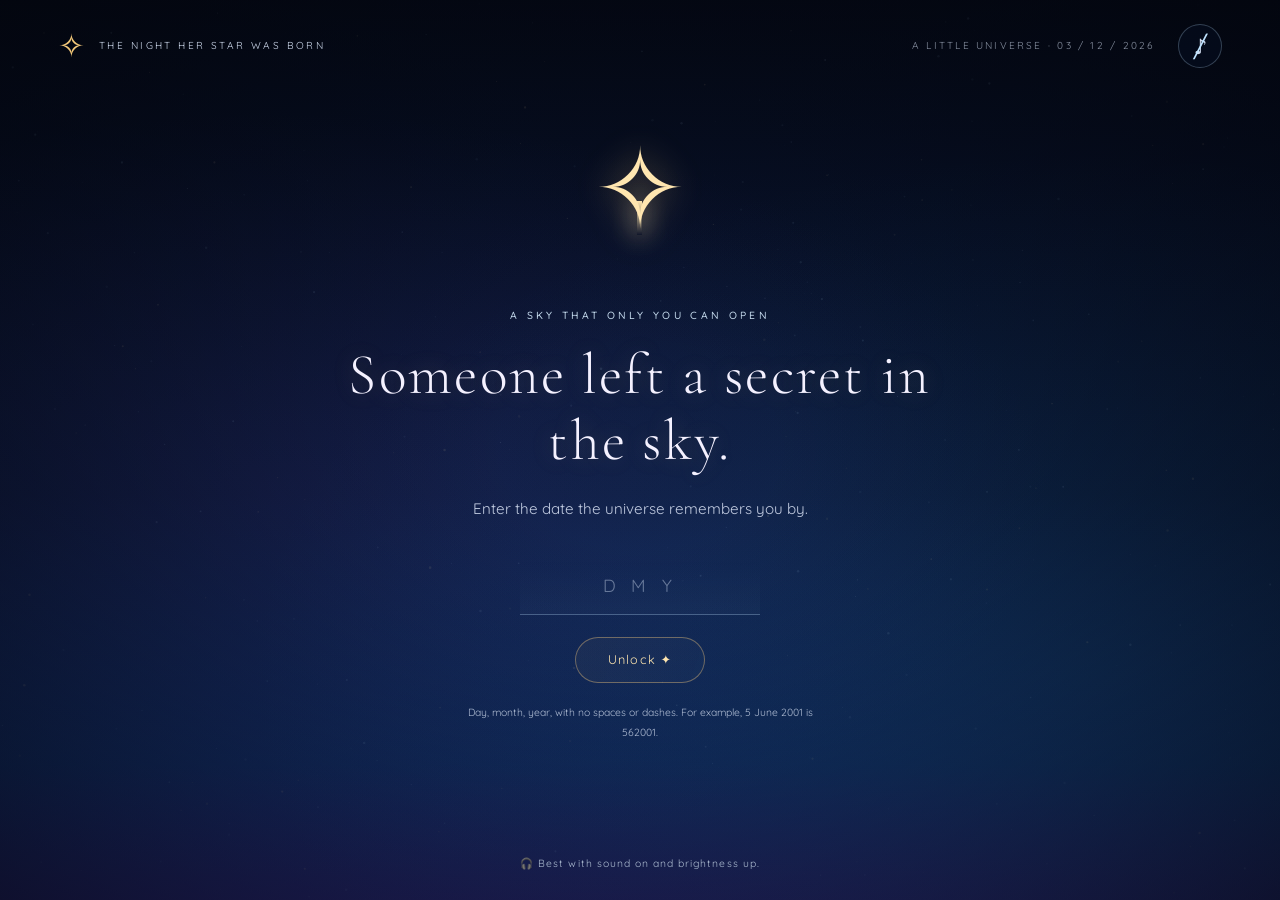
==== index.html @ 284dd837 "Build Shaista's cinematic birthday sky and interactive story Co-authored-by: arena-agent <297053741+" ====
<!doctype html>
<html lang="en">
  <head>
    <meta charset="UTF-8" />
    <meta
      name="viewport"
      content="width=device-width, initial-scale=1, viewport-fit=cover"
    />
    <meta name="theme-color" content="#08122b" />
    <meta
      name="description"
      content="A little sky, a midnight wish, and a star born just for you."
    />
    <title>A star for Shaista ✨</title>
    <link rel="preconnect" href="https://fonts.googleapis.com" />
    <link rel="preconnect" href="https://fonts.gstatic.com" crossorigin />
    <link
      href="https://fonts.googleapis.com/css2?family=Caveat:wght@500&family=Cormorant+Garamond:ital,wght@0,300;0,500;1,500&family=Great+Vibes&family=Quicksand:wght@400;500&display=swap"
      rel="stylesheet"
    />
    <link rel="stylesheet" href="style.css" />
    <script src="script.js" defer></script>
  </head>
  <body data-scene="gate">
    <div class="sky" aria-hidden="true"></div>
    <div class="aurora" aria-hidden="true"></div>
    <canvas id="starfield" aria-hidden="true"></canvas>
    <div class="vignette" aria-hidden="true"></div>
    <div id="effects" aria-hidden="true"></div>
    <header class="site-header">
      <a
        class="wordmark"
        href="./index.html"
        aria-label="The night her star was born"
        ><span>✧</span><span id="brand"></span></a
      ><span class="edition" id="edition"></span
      ><button
        id="sound"
        class="icon-button"
        aria-label="Unmute sound"
        aria-pressed="false"
      >
        ♪<span class="sound-slash">╱</span>
      </button>
    </header>
    <main id="story">
      <section id="gate" class="scene active" aria-labelledby="gate-title">
        <div class="gate-content">
          <div class="keyhole" aria-hidden="true"><span>✧</span><i></i></div>
          <p class="eyebrow" data-copy="gateEyebrow"></p>
          <h1 id="gate-title" data-copy="gateTitle"></h1>
          <p class="subtitle" data-copy="gateSub"></p>
          <div class="gate-controls">
            <label
              class="sr-only"
              for="password"
              data-copy="passwordLabel"
            ></label
            ><input
              id="password"
              type="text"
              inputmode="numeric"
              autocomplete="off"
              maxlength="24"
              placeholder="D M Y"
              aria-describedby="password-hint gate-message"
            /><button id="unlock" class="pill" data-copy="unlock"></button>
          </div>
          <p id="password-hint" class="hint" data-copy="passwordHint"></p>
          <p id="gate-message" class="gate-message" aria-live="polite"></p>
        </div>
        <p class="scene-footer" data-copy="soundHint"></p>
      </section>
      <section
        id="locked"
        class="scene"
        aria-label="Waiting for midnight"
        inert
      >
        <div class="centered">
          <span class="waiting-star">✦</span>
          <h1 id="locked-line" aria-live="polite"></h1>
          <p id="clock" class="eyebrow" aria-live="off"></p>
          <p id="sky-hint" class="hint"></p>
        </div>
      </section>
      <section
        id="countdown"
        class="scene"
        aria-label="The last ten seconds"
        inert
      >
        <div class="centered">
          <p class="eyebrow" data-copy="countdownEyebrow"></p>
          <div class="count-halo"></div>
          <div id="number" aria-live="polite">10</div>
          <span class="waiting-star">✦</span>
        </div>
      </section>
      <section id="birth" class="scene" aria-label="A star is born" inert>
        <div id="birth-stars"></div>
        <canvas id="name-stars" aria-hidden="true"></canvas>
        <div class="centered birth-copy">
          <p class="eyebrow" data-copy="birthEyebrow"></p>
          <h1 id="birthday-title"></h1>
          <p id="birthday-sub" class="subtitle"></p>
        </div>
      </section>
      <section id="galaxy" class="scene" aria-labelledby="galaxy-title" inert>
        <div class="galaxy-heading">
          <p class="eyebrow" data-copy="galaxyEyebrow"></p>
          <h1 id="galaxy-title" data-copy="galaxyTitle"></h1>
        </div>
        <button class="moon" id="moon" aria-label="Moon"></button>
        <div id="constellations"></div>
        <button class="own-star" id="own-star" aria-label="Your own star">
          ✦</button
        ><button class="corner-star" id="corner-star" aria-label="A quiet star">
          ✧</button
        ><button id="shooting-star" aria-label="Catch a shooting star"></button>
        <div class="galaxy-footer">
          <p class="hint" id="guide" data-copy="guide"></p>
          <p class="eyebrow" id="progress"></p>
        </div>
      </section>
      <section
        id="secret"
        class="scene"
        aria-label="The secret nineteenth star"
        inert
      >
        <div class="centered">
          <p id="secret-line" class="eyebrow" data-copy="secretLine"></p>
          <button id="secret-star" aria-label="Open star nineteen">
            ✦<small data-copy="star19"></small>
          </button>
        </div>
        <article id="letter-panel" class="letter-panel" hidden>
          <div id="letter" aria-live="polite"></div>
          <button
            id="continue"
            class="pill"
            data-copy="continue"
            hidden
          ></button>
        </article>
      </section>
      <section id="wish" class="scene" aria-labelledby="wish-title" inert>
        <div class="centered">
          <p class="eyebrow" data-copy="wishEyebrow"></p>
          <h1 id="wish-title" data-copy="wishTitle"></h1>
          <button
            id="candle"
            aria-label="Hold for 2.2 seconds to blow out the candle"
          >
            <span class="flame"></span><span class="wick"></span
            ><span class="wax"></span><span class="smoke"></span>
          </button>
          <p id="wish-hint" class="hint" data-copy="wishHint"></p>
        </div>
      </section>
      <section id="dawn" class="scene" aria-label="A new day" inert>
        <div class="dawn-content">
          <p class="eyebrow" data-copy="dawnEyebrow"></p>
          <h1 id="final-line"></h1>
          <article id="certificate" class="certificate">
            <span class="certificate-star">✦</span>
            <p class="eyebrow" data-copy="certificateTitle"></p>
            <h2 id="certificate-name"></h2>
            <p id="certificate-date"></p>
            <p id="certificate-named"></p>
            <em data-copy="certificateMotto"></em>
            <p id="signature"></p>
          </article>
          <div class="final-buttons">
            <button id="replay" class="pill" data-copy="replay"></button
            ><button id="save" class="pill" data-copy="save"></button>
          </div>
        </div>
      </section>
    </main>
    <div id="modal" class="modal" hidden>
      <article
        class="glass"
        role="dialog"
        aria-modal="true"
        aria-labelledby="card-title"
        tabindex="-1"
      >
        <button
          id="close-card"
          class="close icon-button"
          aria-label="Close card"
        >
          ×
        </button>
        <div id="card-content"></div>
      </article>
    </div>
    <div id="cinema-start" hidden><p data-copy="cinemaStart"></p></div>
    <div id="blackout" aria-hidden="true"></div>
    <noscript>This sky needs JavaScript. Please enable it to begin.</noscript>
  </body>
</html>
---- style.css ----
:root {
  --void: #02040b;
  --night-0: #050a18;
  --night-1: #08122b;
  --navy: #0b1b3f;
  --blue: #12306b;
  --indigo: #2a2a7a;
  --violet: #5b3a9e;
  --teal: #1f8aa6;
  --rose: #d98cab;
  --gold: #f4c97a;
  --gold-soft: #ffe6b0;
  --starwhite: #f4f1ff;
  --ice: #bfe3ff;
  --glass-bg: rgba(10, 20, 50, 0.55);
  --glass-line: rgba(191, 227, 255, 0.25);
  --ease: cubic-bezier(0.22, 1, 0.36, 1);
}
* {
  box-sizing: border-box;
}
html,
body {
  margin: 0;
  width: 100%;
  height: 100%;
  overflow: hidden;
  overscroll-behavior: none;
}
body {
  background: var(--night-0);
  color: var(--starwhite);
  font:
    400 1.05rem/1.7 Quicksand,
    system-ui,
    sans-serif;
  touch-action: manipulation;
}
button,
input,
a {
  -webkit-tap-highlight-color: transparent;
}
button,
input {
  font: inherit;
}
button {
  color: inherit;
  cursor: pointer;
}
button:focus-visible,
a:focus-visible,
input:focus-visible {
  outline: 2px solid var(--gold);
  outline-offset: 6px;
}
button {
  min-width: 44px;
  min-height: 44px;
}
button:disabled {
  cursor: default;
}
h1,
h2,
p {
  margin: 0;
}
h1 {
  font:
    300 clamp(1.8rem, 6vw, 3.6rem)/1.14 "Cormorant Garamond",
    Georgia,
    serif;
  letter-spacing: 0.04em;
  text-shadow: 0 0 24px #f4c97a35;
}
h2 {
  font:
    300 2.5rem/1.2 "Cormorant Garamond",
    Georgia,
    serif;
}
button {
  border: 0;
  background: none;
}
a {
  color: inherit;
  text-decoration: none;
}
[hidden] {
  display: none !important;
}
.sky,
.aurora,
.vignette,
#starfield,
#effects,
#blackout {
  position: fixed;
  inset: 0;
  pointer-events: none;
}
.sky {
  background: linear-gradient(
    180deg,
    var(--night-0),
    var(--night-1) 25%,
    var(--navy) 55%,
    var(--blue) 85%,
    var(--indigo)
  );
  transition: opacity 2s;
}
.sky:after {
  content: "";
  position: absolute;
  inset: 0;
  background: linear-gradient(
    180deg,
    #101830,
    #34375a 35%,
    #845b85 65%,
    #d49199 85%,
    #f4c97a
  );
  opacity: 0;
  transition: opacity 14s;
}
.aurora {
  background:
    radial-gradient(ellipse at 22% 55%, #5b3a9e22, transparent 55%),
    radial-gradient(ellipse at 85% 75%, #1f8aa620, transparent 55%);
  animation: aurora 60s ease-in-out infinite alternate;
}
.vignette {
  background: radial-gradient(ellipse, transparent 15%, #02040baf 100%);
}
#starfield {
  width: 100%;
  height: 100%;
}
.site-header {
  position: fixed;
  top: 0;
  left: 0;
  right: 0;
  z-index: 15;
  display: flex;
  align-items: center;
  gap: 24px;
  padding: calc(24px + env(safe-area-inset-top)) 4.5vw;
  color: #cfdaed;
}
.wordmark {
  display: flex;
  gap: 12px;
  align-items: center;
  font-size: 0.63rem;
  letter-spacing: 0.24em;
  text-transform: uppercase;
}
.wordmark > span:first-child {
  font: 32px Georgia;
  color: var(--gold);
}
.edition {
  margin-left: auto;
  font-size: 0.63rem;
  letter-spacing: 0.22em;
  text-transform: uppercase;
  opacity: 0.65;
}
.icon-button {
  position: relative;
  border: 1px solid var(--glass-line);
  border-radius: 50%;
  background: #08122b55;
  font-size: 21px;
  width: 44px;
  height: 44px;
  line-height: 1;
}
.sound-slash {
  position: absolute;
  inset: 10px;
  font-size: 22px;
  color: var(--ice);
}
.scene {
  position: absolute;
  inset: 0;
  min-height: 100vh;
  min-height: 100dvh;
  opacity: 0;
  visibility: hidden;
  pointer-events: none;
  transition:
    opacity 1.6s var(--ease),
    visibility 1.6s;
  display: grid;
  place-items: center;
  padding: 100px 24px 65px;
}
.scene.active {
  opacity: 1;
  visibility: visible;
  pointer-events: auto;
}
.centered {
  text-align: center;
  width: min(900px, 100%);
  position: relative;
}
.eyebrow {
  font:
    500 0.7rem/1.7 Quicksand,
    system-ui,
    sans-serif;
  letter-spacing: 0.32em;
  text-transform: uppercase;
  color: #c4d9ec;
}
.subtitle {
  color: #c1cbe0;
  font-size: 0.95rem;
  line-height: 1.8;
}
.hint {
  font-size: 0.72rem;
  color: #aebbd2;
  line-height: 1.9;
}
.gate-content {
  text-align: center;
  width: min(800px, 100%);
  margin-top: -2vh;
}
.keyhole {
  height: 137px;
  position: relative;
  width: 100px;
  margin: 0 auto 35px;
  filter: drop-shadow(0 0 18px #f4c97a75);
  animation: breathe 4s ease-in-out infinite;
}
.keyhole > span {
  font: 110px/1 Georgia;
  color: var(--gold-soft);
}
.keyhole i {
  position: absolute;
  left: 47px;
  top: 66px;
  width: 5px;
  height: 34px;
  background: linear-gradient(var(--gold-soft), transparent);
  box-shadow: 0 0 24px #ffe6b0;
}
.gate-content h1 {
  max-width: 680px;
  margin: 19px auto 20px;
}
.gate-content h1 em {
  color: var(--gold-soft);
  font-weight: 300;
}
.gate-controls {
  display: flex;
  flex-direction: column;
  align-items: center;
  gap: 22px;
  margin-top: 32px;
}
input {
  border: 0;
  border-bottom: 1px solid #bfe3ff50;
  background: linear-gradient(0deg, #bfe3ff07, transparent);
  color: var(--starwhite);
  padding: 13px 18px;
  width: 240px;
  text-align: center;
  letter-spacing: 0.3em;
  outline: none;
  font-size: 1.1rem;
  border-radius: 0;
}
input::placeholder {
  color: #bac7dd80;
}
.pill {
  border: 1px solid #f4c97a66;
  border-radius: 40px;
  background: linear-gradient(110deg, #f4c97a0b, #bfe3ff06);
  padding: 11px 32px;
  min-height: 46px;
  color: var(--gold-soft);
  font-size: 0.79rem;
  letter-spacing: 0.1em;
  transition:
    background 0.4s,
    box-shadow 0.4s;
}
.pill:hover {
  background: #f4c97a16;
  box-shadow: 0 0 28px #f4c97a12;
}
#password-hint {
  max-width: 350px;
  margin: 20px auto 0;
  font-size: 0.65rem;
}
.gate-message {
  min-height: 38px;
  font-size: 0.75rem;
  color: var(--gold-soft);
  margin-top: 10px;
}
.scene-footer {
  position: absolute;
  bottom: calc(27px + env(safe-area-inset-bottom));
  font-size: 0.65rem;
  letter-spacing: 0.1em;
  color: #acbbd0;
}
.waiting-star {
  display: block;
  font-size: 25px;
  color: var(--gold-soft);
  text-shadow: 0 0 30px var(--gold);
  animation: breathe 3s infinite;
}
.centered h1 {
  margin: 27px auto;
}
#locked-line {
  min-height: 100px;
  transition:
    opacity 0.7s,
    filter 0.7s;
}
#clock {
  font-size: 0.68rem;
}
#sky-hint {
  margin-top: 35px;
  opacity: 0;
  transition: opacity 2s;
}
body[data-scene="locked"] .aurora,
body[data-scene="countdown"] .aurora {
  opacity: 0.25;
}
body[data-scene="countdown"] .sky {
  opacity: 0.4;
}
#number {
  font:
    300 clamp(7rem, 32vw, 18rem)/1.2 "Cormorant Garamond",
    Georgia,
    serif;
  text-shadow: 0 0 60px #f4c97a55;
  position: relative;
}
.count-beat {
  animation: countbeat 1s var(--ease);
}
.count-halo {
  position: absolute;
  top: 50%;
  left: 50%;
  width: var(--halo, 90px);
  height: var(--halo, 90px);
  border: 1px solid #f4c97a30;
  border-radius: 50%;
  transform: translate(-50%, -50%);
  box-shadow: 0 0 60px #f4c97a16;
  transition:
    width 1s,
    height 1s;
}
#birth-stars {
  position: absolute;
  inset: 0;
  overflow: hidden;
}
.birth-star {
  position: absolute;
  left: 50%;
  top: 50%;
  font-size: 15px;
  color: var(--gold-soft);
  text-shadow: 0 0 22px var(--gold);
  animation: spiral 4s var(--ease) both;
  animation-delay: var(--delay);
}
#name-stars {
  position: absolute;
  inset: 0;
  width: 100%;
  height: 100%;
}
.birth-copy {
  opacity: 0;
  transition: opacity 2s;
}
.birth-copy.visible {
  opacity: 1;
}
#birthday-sub {
  opacity: 0;
  transition: opacity 2s;
}
.galaxy-heading {
  position: absolute;
  top: 112px;
  text-align: center;
  pointer-events: none;
}
.galaxy-heading h1 {
  font-size: clamp(2rem, 4vw, 3rem);
  margin-top: 8px;
}
#constellations {
  position: absolute;
  inset: 180px 8% 100px;
  transition: transform 0.9s var(--ease);
}
.cluster {
  position: absolute;
  left: var(--x);
  top: var(--y);
  width: 165px;
  height: 115px;
  transform: translate(-50%, -50%);
  transition:
    opacity 0.9s,
    transform 0.9s;
  color: var(--accent);
}
.cluster svg {
  position: absolute;
  inset: 0;
  width: 100%;
  height: 100%;
  overflow: visible;
}
.cluster path {
  fill: none;
  stroke: currentColor;
  stroke-width: 0.6;
  opacity: 0.45;
}
.cluster circle {
  fill: currentColor;
  filter: drop-shadow(0 0 5px currentColor);
}
.cluster-label {
  position: absolute;
  top: 82px;
  left: 50%;
  transform: translateX(-50%);
  white-space: nowrap;
  font-size: 0.77rem;
  letter-spacing: 0.08em;
  color: var(--starwhite);
}
.cluster-label small {
  display: block;
  font-size: 0.54rem;
  letter-spacing: 0.22em;
  text-transform: uppercase;
  color: #aebed7;
  margin-top: 4px;
}
.cluster .cluster-open {
  position: absolute;
  inset: 0;
  width: 100%;
  height: 100%;
  z-index: 2;
}
.cluster.done {
  color: var(--gold) !important;
}
.cluster.done .cluster-label {
  color: var(--gold-soft);
}
.cluster.focused {
  z-index: 5;
  transform: translate(-50%, -50%) scale(1.4);
}
#constellations.focused .cluster:not(.focused) {
  opacity: 0.18;
}
.star-choice {
  position: absolute;
  border-radius: 50%;
  padding: 0;
  color: var(--accent);
  font-size: 19px;
  transform: translate(-50%, -50%);
  text-shadow: 0 0 13px currentColor;
  animation: breathe 3s infinite;
  z-index: 3;
}
.star-choice.seen {
  color: var(--gold);
  animation: none;
}
.cluster:not(.focused) .star-choice {
  pointer-events: none;
  opacity: 0;
}
.cluster.focused .cluster-open {
  pointer-events: none;
}
.own-star {
  position: absolute;
  top: 50%;
  left: 50%;
  transform: translate(-50%, -50%);
  color: var(--gold-soft);
  font-size: 32px;
  text-shadow: 0 0 35px var(--gold);
  animation: glow 3s infinite;
}
.moon {
  position: absolute;
  top: 105px;
  right: 8%;
  width: 65px;
  height: 65px;
  border-radius: 50%;
  background:
    radial-gradient(circle at 30% 36%, #bec8d633 0 9%, transparent 10%),
    radial-gradient(circle at 65% 65%, #bcc1ce44 0 15%, transparent 16%),
    radial-gradient(circle at 35% 35%, #fff2d9, #d7d8df 60%, #98abc3);
  box-shadow:
    0 0 45px #bfe3ff24,
    inset -12px -8px 15px #0b1b3f70;
  opacity: 0.8;
}
.corner-star {
  position: absolute;
  bottom: 20px;
  left: 10px;
  opacity: 0.35;
  color: var(--ice);
}
.galaxy-footer {
  position: absolute;
  bottom: 28px;
  text-align: center;
  padding: 0 20px;
}
.galaxy-footer .eyebrow {
  font-size: 0.59rem;
  margin-top: 13px;
}
.firefly {
  position: absolute;
  left: 18%;
  top: 36%;
  width: 5px;
  height: 5px;
  background: var(--gold-soft);
  border-radius: 50%;
  box-shadow: 0 0 18px 5px #f4c97a66;
  animation: firefly 5s ease-in-out infinite;
  pointer-events: none;
}
#shooting-star {
  position: absolute;
  top: 20%;
  left: -150px;
  width: 100px;
  height: 56px;
  opacity: 0;
  z-index: 8;
}
#shooting-star:before {
  content: "";
  display: block;
  height: 1px;
  width: 100px;
  background: linear-gradient(90deg, transparent, var(--ice));
  box-shadow: 0 0 8px var(--ice);
}
#shooting-star.shooting {
  animation: shoot 1.4s linear;
}
.modal {
  position: fixed;
  inset: 0;
  z-index: 30;
  background: #02040b77;
  backdrop-filter: blur(6px);
  display: grid;
  place-items: center;
  padding: 24px;
  opacity: 0;
  transition: opacity 0.45s;
}
.modal.open {
  opacity: 1;
}
.glass {
  width: min(480px, 100%);
  max-height: 85vh;
  max-height: 85dvh;
  overflow: auto;
  position: relative;
  background: var(--glass-bg);
  backdrop-filter: blur(18px);
  border: 1px solid var(--glass-line);
  border-radius: 22px;
  padding: 3.5rem 1.6rem 2rem;
  text-align: center;
  box-shadow: 0 0 70px
    color-mix(in srgb, var(--accent, var(--ice)) 15%, transparent);
  transform: translateY(24px) scale(0.92);
  filter: blur(12px);
  transition:
    transform 0.7s var(--ease),
    filter 0.7s,
    opacity 0.45s;
}
.modal.open .glass {
  transform: none;
  filter: blur(0);
}
.close {
  position: absolute;
  top: 12px;
  right: 12px;
  z-index: 2;
  font-size: 26px;
  background: #08122b80;
}
.card-text {
  font:
    500 italic clamp(1.6rem, 5vw, 2.2rem)/1.5 "Cormorant Garamond",
    Georgia,
    serif;
  margin: 22px 0;
}
.card-title {
  font-size: 0.7rem;
  letter-spacing: 0.2em;
  text-transform: uppercase;
  color: var(--ice);
}
.card-from {
  font-size: 0.67rem;
  letter-spacing: 0.12em;
  color: var(--gold-soft);
}
.card-nav {
  display: flex;
  justify-content: center;
  gap: 14px;
  margin-top: 26px;
}
.polaroid {
  background: #f4f1ff;
  padding: 12px 12px 18px;
  color: var(--navy);
  transform: rotate(-1.5deg);
  border-radius: 2px;
}
.photo {
  aspect-ratio: 4/5;
  width: 100%;
  position: relative;
  overflow: hidden;
  background:
    radial-gradient(ellipse at 80% 80%, #288e9a, transparent 60%),
    radial-gradient(ellipse at 25% 25%, #62508c, transparent 65%),
    linear-gradient(#0b1b3f, #29397b);
  display: grid;
  place-items: center;
  color: var(--gold-soft);
  font-size: 32px;
  cursor: zoom-in;
}
.photo:before {
  content: "·　✧　　　 ·\A　　　·　　✦\A　·　　　　　·";
  white-space: pre;
  position: absolute;
  inset: 20px;
  font-size: 18px;
  opacity: 0.5;
  line-height: 4;
}
.photo img {
  position: absolute;
  width: 100%;
  height: 100%;
  object-fit: cover;
  transition: transform 0.8s;
}
.photo.zoomed img {
  transform: scale(1.4);
}
.polaroid p {
  font:
    500 1.4rem/1.3 Caveat,
    cursive;
  margin: 16px 0 6px;
}
.polaroid small {
  font-size: 0.64rem;
}
.poem-line {
  opacity: 0;
  animation: textin 1.2s var(--ease) forwards;
  animation-delay: var(--delay);
  font:
    500 1.4rem/1.8 "Cormorant Garamond",
    Georgia,
    serif;
  color: var(--gold-soft);
}
.forecast {
  animation: flip 0.7s var(--ease);
}
.ticket {
  border: 1px dashed var(--gold);
  padding: 25px 15px;
  border-radius: 12px;
  background: linear-gradient(110deg, transparent, #f4c97a14, transparent);
}
.ticket h2 {
  padding-bottom: 20px;
  border-bottom: 1px dashed #f4c97a77;
}
.envelope {
  font-size: 50px;
  animation: textin 1.4s;
}
.equalizer {
  display: flex;
  gap: 5px;
  justify-content: center;
  height: 38px;
  align-items: center;
  margin: 20px;
}
.equalizer i {
  width: 4px;
  height: 25px;
  background: var(--gold);
  animation: breathe 1.7s infinite alternate;
}
.equalizer i:nth-child(2) {
  animation-delay: 0.6s;
}
.equalizer i:nth-child(3) {
  animation-delay: 1.1s;
}
#secret-star {
  font: 110px/1 Georgia;
  color: var(--gold-soft);
  text-shadow: 0 0 50px var(--gold);
  margin-top: 40px;
  animation: descend 7s var(--ease) both;
}
#secret-star small {
  display: block;
  font:
    500 0.7rem Quicksand,
    system-ui;
  letter-spacing: 0.25em;
  margin-top: 26px;
}
.letter-panel {
  position: absolute;
  inset: 95px max(20px, calc((100% - 800px) / 2)) 25px;
  padding: 32px clamp(20px, 5vw, 60px);
  border: 1px solid var(--glass-line);
  border-radius: 22px;
  background: linear-gradient(120deg, #0b1b3ff5, #08122bf2);
  overflow: auto;
  box-shadow: 0 0 70px #f4c97a0b;
}
#letter {
  font:
    500 clamp(1.25rem, 3.4vw, 1.7rem)/1.8 Caveat,
    cursive;
}
#letter p {
  margin-bottom: 20px;
}
#letter p:last-child {
  font-size: 1.3em;
  color: var(--gold-soft);
}
#letter .typing:after {
  content: "│";
  animation: glow 1s infinite;
}
.letter-panel .pill {
  display: block;
  margin: 30px auto 10px;
}
#candle {
  position: relative;
  display: block;
  margin: 95px auto 50px;
  width: 110px;
  height: 180px;
  animation: float 5s ease-in-out infinite;
  touch-action: none;
}
.wax {
  position: absolute;
  left: 25px;
  top: 35px;
  width: 60px;
  height: 135px;
  background: linear-gradient(90deg, #a49183, #fae6bf 40%, #d0b897);
  border-radius: 6px 6px 10px 10px;
  box-shadow: 0 0 90px #f4c97a19;
}
.wax:before {
  content: "";
  position: absolute;
  top: -5px;
  left: 0;
  right: 0;
  height: 11px;
  border-radius: 50%;
  background: #fff0d0;
}
.wick {
  position: absolute;
  top: 23px;
  left: 53px;
  width: 3px;
  height: 15px;
  background: #332927;
  z-index: 1;
}
.flame {
  position: absolute;
  left: 40px;
  top: -30px;
  width: 31px;
  height: 58px;
  border-radius: 50% 50% 45% 45%;
  background: radial-gradient(
    ellipse at 50% 80%,
    #fff9df 5%,
    #ffe6b0 35%,
    #f4a246 65%,
    transparent 72%
  );
  box-shadow: 0 0 45px 15px #f4c97a30;
  transform-origin: 50% 100%;
  animation: flicker 3s ease-in-out infinite;
  transition:
    opacity 0.7s,
    transform 2.2s;
}
.holding .flame {
  animation: none;
  transform: skewX(35deg) scale(0.12);
  opacity: 0.3;
}
.out .flame {
  opacity: 0;
  transform: scale(0);
  animation: none;
}
.smoke {
  position: absolute;
  left: 53px;
  top: 0;
  width: 12px;
  height: 45px;
  background: linear-gradient(transparent, #cfdbdf55);
  filter: blur(5px);
  opacity: 0;
}
.out .smoke {
  animation: smoke 3s ease-out;
}
body[data-scene="dawn"] .sky:after {
  opacity: 1;
}
.dawn-content {
  text-align: center;
  max-width: 820px;
}
.dawn-content h1 {
  font-size: clamp(1.7rem, 4vw, 2.8rem);
  max-width: 700px;
  margin: 14px auto 28px;
}
.certificate {
  position: relative;
  border: 1px solid #f4c97a88;
  outline: 1px solid #f4c97a40;
  outline-offset: -8px;
  border-radius: 4px;
  background: #08122b70;
  padding: 24px 35px;
  margin: auto;
  max-width: 550px;
  opacity: 0;
  transform: translateY(20px);
  transition:
    opacity 2s,
    transform 2s;
  box-shadow: 0 0 70px #f4c97a15;
}
.certificate.visible {
  opacity: 1;
  transform: none;
}
.certificate-star {
  font-size: 24px;
  color: var(--gold);
}
.certificate h2 {
  font:
    400 clamp(3.3rem, 9vw, 5rem)/1.4 "Great Vibes",
    cursive;
  color: var(--gold-soft);
  margin: 4px 0;
}
.certificate p:not(.eyebrow) {
  font-size: 0.72rem;
  line-height: 2;
}
.certificate em {
  display: block;
  font:
    italic 1.2rem "Cormorant Garamond",
    Georgia,
    serif;
  margin-top: 15px;
}
.certificate #signature {
  font:
    500 1.6rem Caveat,
    cursive;
  margin-top: 12px;
}
.certificate .eyebrow {
  font-size: 0.57rem;
}
.final-buttons {
  display: flex;
  gap: 15px;
  justify-content: center;
  margin-top: 25px;
}
.final-buttons .pill {
  font-size: 0.65rem;
  padding: 10px 22px;
}
.ripple {
  position: fixed;
  width: 20px;
  height: 20px;
  border: 1px solid #bfe3ff88;
  border-radius: 50%;
  animation: ripple 0.9s ease-out forwards;
}
.new-star {
  position: fixed;
  color: var(--gold-soft);
  text-shadow: 0 0 14px var(--gold);
  animation: textin 1s;
}
.bloom {
  position: fixed;
  inset: -50%;
  background: radial-gradient(circle, #ffe6b040, transparent 40%);
  animation: bloom 4s ease-out forwards;
}
.wave {
  position: fixed;
  inset: 0;
  background: linear-gradient(90deg, transparent, #bfe3ff18, transparent);
  animation: wave 3s ease-out forwards;
}
.spark {
  position: fixed;
  width: 3px;
  height: 3px;
  background: var(--gold-soft);
  border-radius: 50%;
  box-shadow: 0 0 8px var(--gold);
  animation: spark 3s var(--ease) forwards;
}
#blackout {
  z-index: 50;
  background: #000;
  opacity: 0;
  transition: opacity 1s;
}
#blackout.dark {
  opacity: 1;
}
#cinema-start {
  position: fixed;
  inset: 0;
  background: #000;
  z-index: 60;
  display: grid;
  place-items: center;
  font-size: 0.7rem;
  letter-spacing: 0.2em;
}
.cinema,
.cinema * {
  cursor: none !important;
}
.cinema .site-header,
.cinema .hint,
.cinema .galaxy-footer,
.cinema .final-buttons,
.cinema .card-nav,
.cinema .close,
.cinema #continue {
  display: none !important;
}
.cinema .scene {
  padding-top: 40px;
}
.cinema .galaxy-heading {
  top: 65px;
}
.cinema .letter-panel {
  inset: 60px max(30px, calc((100% - 1000px) / 2)) 40px;
}
.sr-only {
  position: absolute;
  width: 1px;
  height: 1px;
  overflow: hidden;
  clip: rect(0, 0, 0, 0);
}
.shake {
  animation: shake 0.65s;
}
.low-performance .glass,
.low-performance .modal {
  backdrop-filter: none;
}
.low-performance .aurora {
  animation: none;
}
@keyframes breathe {
  50% {
    opacity: 0.55;
    transform: scale(1.06);
  }
}
@keyframes glow {
  50% {
    opacity: 0.55;
  }
}
@keyframes aurora {
  to {
    transform: translate(5%, -4%) scale(1.1);
  }
}
@keyframes float {
  50% {
    transform: translateY(-10px);
  }
}
@keyframes flicker {
  50% {
    transform: scale(0.94, 1.05) rotate(3deg);
  }
}
@keyframes ripple {
  to {
    transform: translate(-50%, -50%) scale(9);
    opacity: 0;
  }
}
@keyframes textin {
  from {
    opacity: 0;
    filter: blur(8px);
    transform: translateY(12px);
  }
  to {
    opacity: 1;
    filter: blur(0);
    transform: none;
  }
}
@keyframes countbeat {
  0% {
    opacity: 0;
    transform: scale(0.85);
    filter: blur(10px);
  }
  35% {
    opacity: 1;
    transform: scale(1);
    filter: blur(0);
  }
  55% {
    transform: scale(1.06);
  }
  80% {
    opacity: 1;
  }
  100% {
    opacity: 0;
    transform: translate(35px, -35px) scale(0.7);
  }
}
@keyframes spiral {
  from {
    transform: translate(-50%, -50%) rotate(-80deg) scale(0);
    opacity: 0;
  }
  to {
    transform: translate(var(--tx), var(--ty)) rotate(0);
    opacity: 1;
  }
}
@keyframes bloom {
  0% {
    opacity: 0;
    transform: scale(0.1);
  }
  40% {
    opacity: 1;
  }
  100% {
    opacity: 0;
    transform: scale(1.7);
  }
}
@keyframes wave {
  from {
    transform: translateX(-100%);
  }
  to {
    transform: translateX(100%);
  }
}
@keyframes firefly {
  50% {
    transform: translate(25px, -30px);
  }
}
@keyframes descend {
  from {
    opacity: 0;
    transform: translateY(-60vh);
  }
  45% {
    opacity: 0;
  }
  to {
    opacity: 1;
    transform: none;
  }
}
@keyframes shoot {
  0% {
    opacity: 0;
    transform: translate(0, 0) rotate(25deg);
  }
  15% {
    opacity: 1;
  }
  100% {
    opacity: 0;
    transform: translate(120vw, 50vh) rotate(25deg);
  }
}
@keyframes smoke {
  20% {
    opacity: 0.6;
  }
  to {
    opacity: 0;
    transform: translate(15px, -80px) scale(2);
  }
}
@keyframes spark {
  to {
    transform: translate(var(--tx), var(--ty));
    opacity: 0;
  }
}
@keyframes flip {
  from {
    transform: perspective(800px) rotateY(90deg);
    opacity: 0;
  }
  to {
    transform: none;
    opacity: 1;
  }
}
@keyframes shake {
  25%,
  75% {
    transform: translateX(-5px);
  }
  50% {
    transform: translateX(5px);
  }
}
@media (min-width: 900px) {
  .gate-content h1 {
    font-size: 3.6rem;
  }
  .gate-controls {
    margin-top: 36px;
  }
  .gate-content {
    margin-top: -10px;
  }
  .gate-content h1 {
    max-width: 650px;
  }
  .keyhole {
    margin-bottom: 35px;
  }
  .gate-content > .eyebrow {
    font-size: 0.65rem;
  }
  .cluster {
    width: 190px;
    height: 130px;
  }
  .cluster-label {
    top: 102px;
  }
  .moon {
    width: 85px;
    height: 85px;
  }
  .galaxy-heading h1 {
    font-size: 3.2rem;
  }
  #constellations {
    inset: 190px 12% 110px;
  }
  .letter-panel {
    padding-top: 40px;
  }
}
@media (max-width: 600px) {
  .site-header {
    padding: 17px 20px;
  }
  .wordmark {
    font-size: 0.48rem;
    letter-spacing: 0.18em;
    gap: 8px;
  }
  .wordmark > span:first-child {
    font-size: 27px;
  }
  .edition {
    display: none;
  }
  #sound {
    margin-left: auto;
  }
  .scene {
    padding: 85px 22px 55px;
  }
  .gate-content {
    margin-top: -5px;
  }
  .keyhole {
    height: 90px;
    width: 75px;
    margin-bottom: 23px;
  }
  .keyhole > span {
    font-size: 85px;
  }
  .keyhole i {
    left: 36px;
    top: 51px;
    height: 26px;
  }
  .gate-content > .eyebrow {
    font-size: 0.55rem;
    letter-spacing: 0.25em;
  }
  .gate-content h1 {
    margin: 19px auto 16px;
    max-width: 330px;
    font-size: 2.35rem;
  }
  .subtitle {
    font-size: 0.8rem;
  }
  .gate-controls {
    margin-top: 23px;
    gap: 20px;
  }
  #password-hint {
    font-size: 0.58rem;
    max-width: 270px;
    margin-top: 16px;
  }
  .scene-footer {
    font-size: 0.57rem;
    bottom: 18px;
  }
  .gate-message {
    font-size: 0.65rem;
  }
  .galaxy-heading {
    top: 88px;
  }
  .galaxy-heading .eyebrow {
    font-size: 0.52rem;
  }
  .galaxy-heading h1 {
    font-size: 1.85rem;
  }
  .moon {
    top: 160px;
    right: 20px;
    width: 44px;
    height: 44px;
    opacity: 0.65;
  }
  #constellations {
    inset: 120px 0 95px;
  }
  .cluster {
    width: 115px;
    height: 88px;
  }
  .cluster-label {
    font-size: 0.65rem;
    top: 73px;
  }
  .cluster-label small {
    font-size: 0.46rem;
  }
  .cluster.focused {
    transform: translate(-50%, -50%) scale(1.2);
  }
  .galaxy-footer {
    bottom: 20px;
  }
  .galaxy-footer .hint {
    font-size: 0.6rem;
    max-width: 270px;
  }
  .own-star {
    font-size: 26px;
  }
  .modal {
    padding: 18px;
  }
  .glass {
    padding: 60px 20px 24px;
    max-height: 86dvh;
  }
  .photo {
    max-height: 42dvh;
  }
  .letter-panel {
    inset: 80px 14px 20px;
    padding: 25px 22px;
  }
  #candle {
    margin-top: 80px;
  }
  .dawn-content h1 {
    font-size: 1.75rem;
    margin-bottom: 20px;
  }
  .certificate {
    padding: 16px 18px;
  }
  .certificate h2 {
    font-size: 3.6rem;
  }
  .certificate .eyebrow {
    font-size: 0.49rem;
  }
  .certificate p:not(.eyebrow) {
    font-size: 0.61rem;
  }
  .final-buttons {
    gap: 9px;
    margin-top: 19px;
  }
  .final-buttons .pill {
    font-size: 0.57rem;
    padding: 9px 14px;
  }
  .dawn-content > .eyebrow {
    font-size: 0.55rem;
  }
}
@media (max-height: 680px) {
  .keyhole {
    height: 70px;
    margin-bottom: 16px;
  }
  .keyhole > span {
    font-size: 70px;
  }
  .keyhole i {
    top: 42px;
    height: 20px;
  }
  .gate-content h1 {
    font-size: 2rem;
    margin: 13px auto;
  }
  .gate-controls {
    gap: 14px;
    margin-top: 16px;
  }
  #password-hint {
    margin-top: 12px;
  }
  .gate-message {
    min-height: 30px;
  }
  .certificate {
    padding: 12px 20px;
  }
  .certificate h2 {
    font-size: 3rem;
  }
  .dawn-content h1 {
    font-size: 1.55rem;
    margin: 10px auto 14px;
  }
  .certificate-star {
    font-size: 18px;
  }
  .final-buttons {
    margin-top: 16px;
  }
  .dawn-content {
    margin-top: 4px;
  }
}
@media (prefers-reduced-motion: reduce) {
  *,
  *:before,
  *:after {
    animation-duration: 0.7s !important;
    animation-iteration-count: 1 !important;
    scroll-behavior: auto !important;
  }
  .aurora {
    animation: none;
  }
  .scene {
    transition-duration: 0.7s;
  }
  .flame {
    animation: none;
  }
}
/* Unfocused constellations show only their small drawn stars, not hit targets. */
.cluster:not(.focused) .star-choice {
  animation: none;
  visibility: hidden;
}
.cluster.focused .star-choice {
  visibility: visible;
}
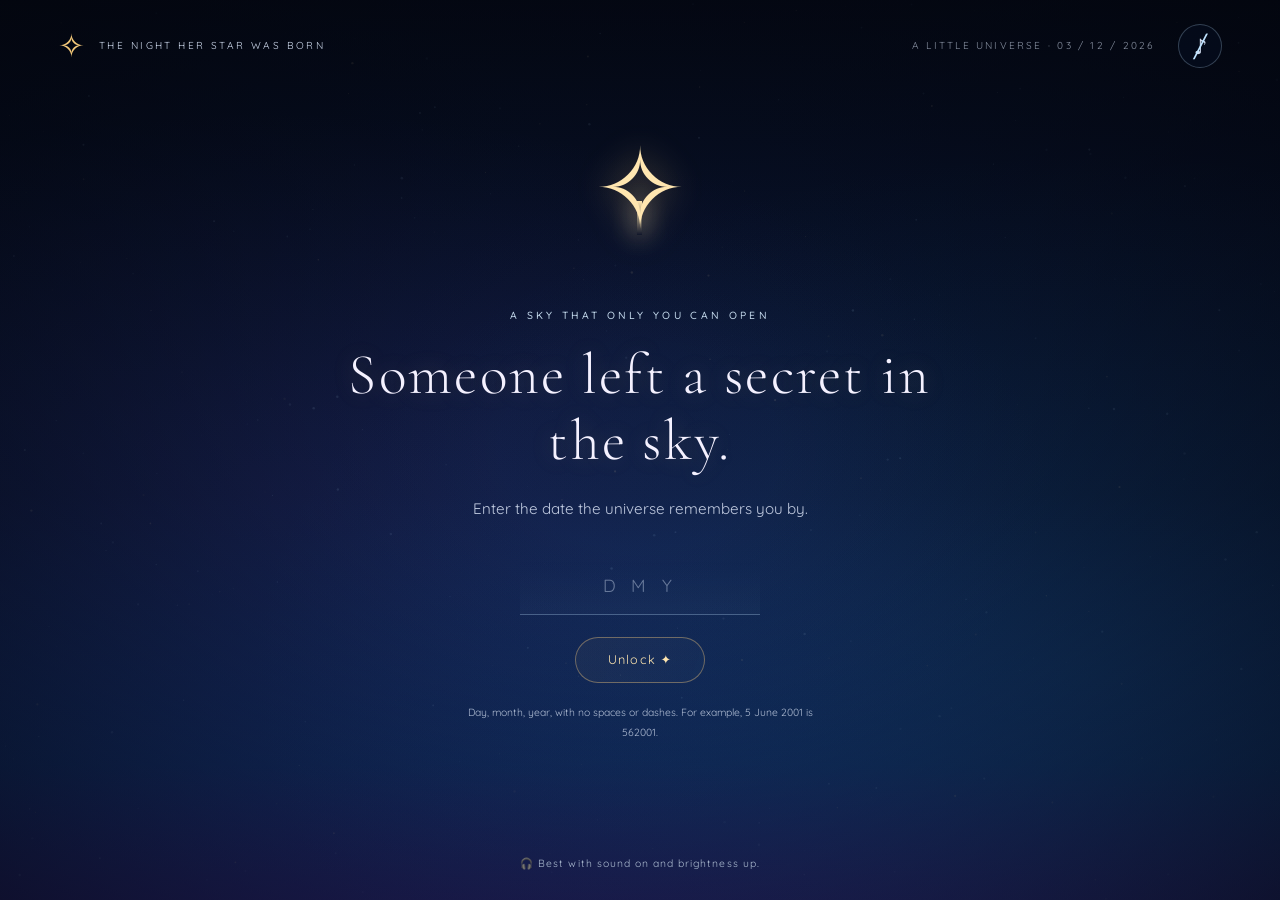
==== commit 24834c2c: "Add opt-in birthday preview without changing midnight or cinema logic Co-authored-by: arena-agent <2" ====
--- a/index.html
+++ b/index.html
@@ -197,6 +197,7 @@
         <div id="card-content"></div>
       </article>
     </div>
+    <span id="preview-tag" hidden></span>
     <div id="cinema-start" hidden><p data-copy="cinemaStart"></p></div>
     <div id="blackout" aria-hidden="true"></div>
     <noscript>This sky needs JavaScript. Please enable it to begin.</noscript>
--- a/style.css
+++ b/style.css
@@ -1482,3 +1482,16 @@
 .cluster.focused .star-choice {
   visibility: visible;
 }
+/* A rehearsal reminder, never shown in the real experience or recorded film. */
+#preview-tag {
+  position: fixed;
+  right: max(12px, env(safe-area-inset-right));
+  bottom: max(8px, env(safe-area-inset-bottom));
+  z-index: 45;
+  pointer-events: none;
+  font-size: 0.5rem;
+  letter-spacing: 0.18em;
+  color: var(--ice);
+  opacity: 0.6;
+}
+.cinema #preview-tag { display: none; }
